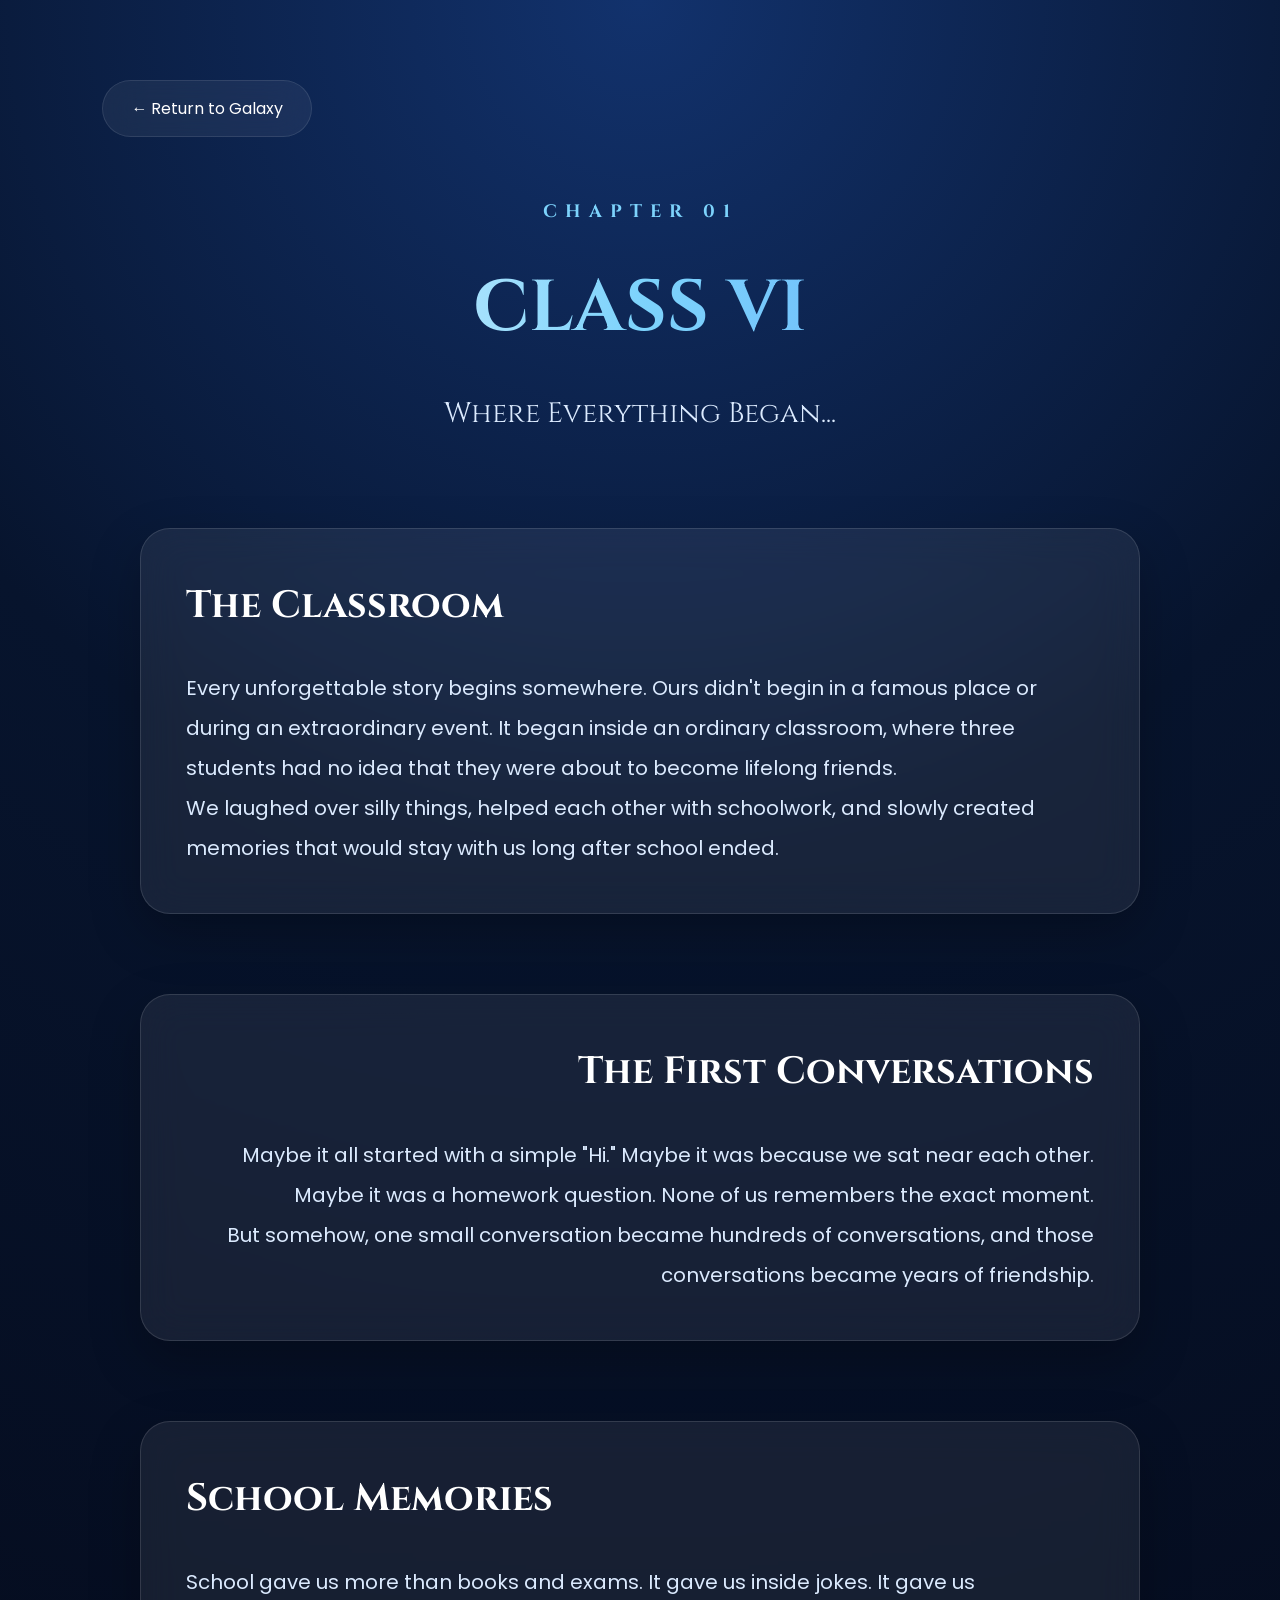
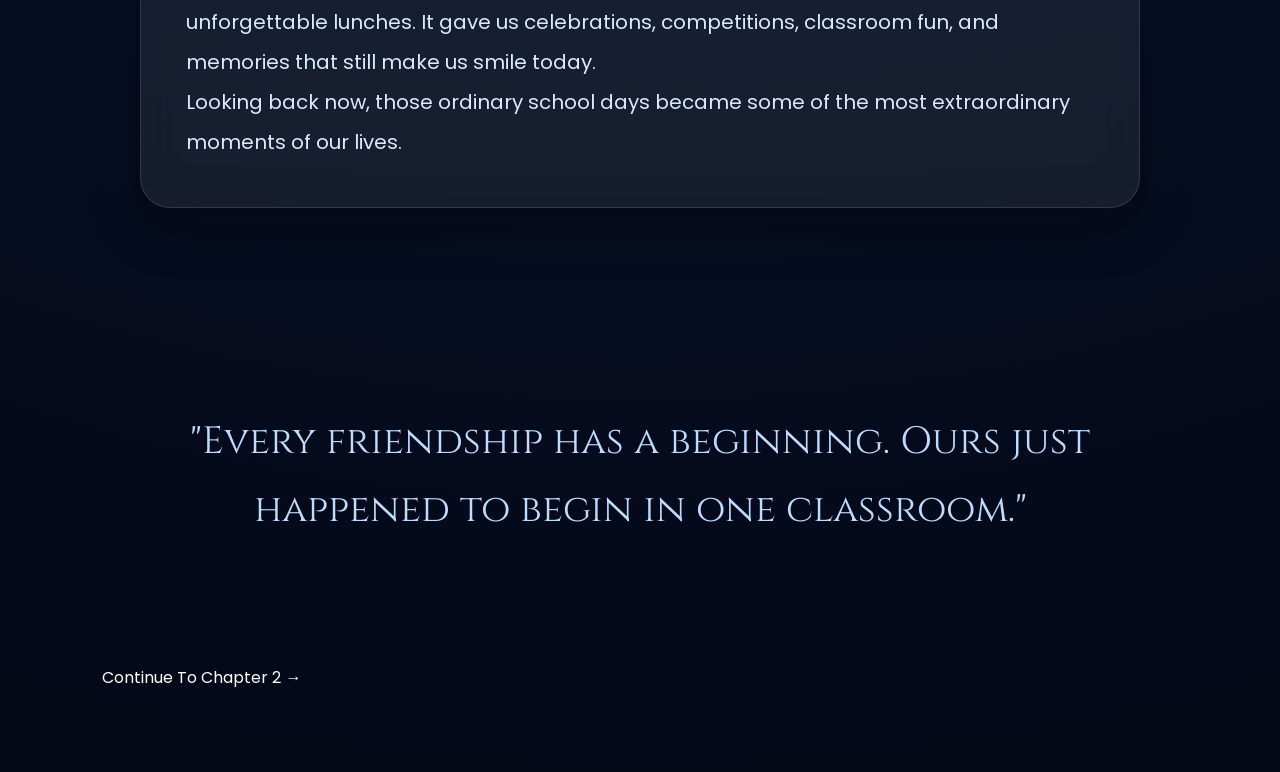
==== chapter1.html @ 02bfa2e8 "Add files via upload" ====
<!DOCTYPE html>
<html lang="en">

<head>

    <meta charset="UTF-8">

    <meta name="viewport" content="width=device-width, initial-scale=1.0">

    <meta name="description"
        content="Chapter 1 - Class VI. The beginning of the friendship between Nishita, Govind, and Harsh.">

    <title>Chapter 1 | Class VI | The Three Blue Stars</title>

    <link rel="stylesheet" href="../style.css">

    <link rel="preconnect" href="https://fonts.googleapis.com">

    <link rel="preconnect" href="https://fonts.gstatic.com" crossorigin>

    <link href="https://fonts.googleapis.com/css2?family=Cinzel:wght@400;700&family=Poppins:wght@300;400;500;600;700&display=swap"
        rel="stylesheet">

</head>

<body>

<main class="chapter-page">

    <nav class="back-home" aria-label="Back Navigation">

        <a href="../index.html">
            ← Return to Galaxy
        </a>

    </nav>

    <header class="chapterHero">

        <h3>CHAPTER 01</h3>

        <h1>CLASS VI</h1>

        <h2>Where Everything Began...</h2>

    </header>

    <section class="scene">

        <div class="glass">

            <h2>The Classroom</h2>

            <p>

                Every unforgettable story begins somewhere.

                Ours didn't begin in a famous place or during an extraordinary event.

                It began inside an ordinary classroom, where three students had no idea that
                they were about to become lifelong friends.

            </p>

            <p>

                We laughed over silly things, helped each other with schoolwork,
                and slowly created memories that would stay with us long after school ended.

            </p>

        </div>

    </section>

    <section class="scene reverse">

        <div class="glass">

            <h2>The First Conversations</h2>

            <p>

                Maybe it all started with a simple "Hi."

                Maybe it was because we sat near each other.

                Maybe it was a homework question.

                None of us remembers the exact moment.

            </p>

            <p>

                But somehow, one small conversation became hundreds of conversations,
                and those conversations became years of friendship.

            </p>

        </div>

    </section>

    <section class="scene">

        <div class="glass">

            <h2>School Memories</h2>

            <p>

                School gave us more than books and exams.

                It gave us inside jokes.

                It gave us unforgettable lunches.

                It gave us celebrations, competitions, classroom fun,
                and memories that still make us smile today.

            </p>

            <p>

                Looking back now, those ordinary school days
                became some of the most extraordinary moments of our lives.

            </p>

        </div>

    </section>

    <section class="quoteSection">

        <blockquote>

            "Every friendship has a beginning.
            Ours just happened to begin in one classroom."

        </blockquote>

    </section>

    <section class="continue">

        <a href="chapter2.html" class="continue-btn">

            Continue To Chapter 2 →

        </a>

    </section>

</main>

<script src="../script.js"></script>

</body>

</html>
---- style.css ----
/*==================================================
THE THREE BLUE STARS
Premium Anime Friendship Website
Author : Nishita
==================================================*/


/*==================================================
GOOGLE FONT
==================================================*/

@import url('https://fonts.googleapis.com/css2?family=Cinzel:wght@400;600;700&family=Poppins:wght@300;400;500;600;700&display=swap');


/*==================================================
CSS VARIABLES
==================================================*/

:root{

    --bg:#040817;
    --bg2:#07142d;
    --primary:#60a5fa;
    --secondary:#2563eb;
    --light:#ffffff;
    --text:#dbeafe;
    --glass:rgba(255,255,255,.08);
    --border:rgba(255,255,255,.12);
    --shadow:0 15px 40px rgba(0,0,0,.35);
    --radius:28px;
    --transition:.4s ease;

}


/*==================================================
RESET
==================================================*/

*{

    margin:0;
    padding:0;
    box-sizing:border-box;

}

html{

    scroll-behavior:smooth;

}

body{

    background:
    radial-gradient(circle at top,#12326d 0%,#07142d 35%,#040817 100%);

    color:var(--light);

    font-family:'Poppins',sans-serif;

    overflow-x:hidden;

    min-height:100vh;

    line-height:1.7;

    position:relative;

}


/*==================================================
SCROLLBAR
==================================================*/

::-webkit-scrollbar{

    width:10px;

}

::-webkit-scrollbar-track{

    background:#020611;

}

::-webkit-scrollbar-thumb{

    background:linear-gradient(

    var(--secondary),

    var(--primary)

    );

    border-radius:50px;

}


/*==================================================
SELECTION
==================================================*/

::selection{

    background:#2563eb;

    color:white;

}


/*==================================================
HEADINGS
==================================================*/

h1,h2,h3{

    font-family:'Cinzel',serif;

    font-weight:700;

}

p{

    color:var(--text);

}


/*==================================================
LINKS
==================================================*/

a{

    color:inherit;

    text-decoration:none;

}


/*==================================================
IMAGES
==================================================*/

img{

    max-width:100%;

    display:block;

}


/*==================================================
BUTTONS
==================================================*/

button{

    cursor:pointer;

    border:none;

    outline:none;

    transition:var(--transition);

    font-family:'Poppins',sans-serif;

}


/*==================================================
BACKGROUND STARS
==================================================*/

#stars,
#stars2,
#stars3{

    position:fixed;

    inset:0;

    overflow:hidden;

    pointer-events:none;

    z-index:-3;

}

.star{

    position:absolute;

    width:2px;

    height:2px;

    background:white;

    border-radius:50%;

    animation:twinkle linear infinite;

}

@keyframes twinkle{

    0%{

        opacity:.2;

        transform:scale(.8);

    }

    50%{

        opacity:1;

        transform:scale(1.4);

    }

    100%{

        opacity:.2;

        transform:scale(.8);

    }

}


/*==================================================
GRADIENT OVERLAY
==================================================*/

.gradient{

    position:fixed;

    inset:0;

    background:

    radial-gradient(circle at center,

    rgba(96,165,250,.12),

    transparent 70%);

    pointer-events:none;

    z-index:-2;

}


/*==================================================
LOADER
==================================================*/

#loader{

    position:fixed;

    inset:0;

    background:#020611;

    display:flex;

    justify-content:center;

    align-items:center;

    z-index:99999;

    transition:.8s;

}

.loader-content{

    text-align:center;

}

.loader-content h1{

    margin-top:25px;

    font-size:48px;

    color:white;

}

.loader-content p{

    margin-top:12px;

    color:#93c5fd;

    letter-spacing:2px;

}

.planet{

    width:120px;

    height:120px;

    border-radius:50%;

    margin:auto;

    background:

    radial-gradient(circle,

    #7dd3fc,

    #2563eb);

    box-shadow:

    0 0 80px rgba(96,165,250,.9);

    animation:planetSpin 8s linear infinite;

}

@keyframes planetSpin{

    from{

        transform:rotate(0deg);

    }

    to{

        transform:rotate(360deg);

    }

}


/*==================================================
COMMON CONTAINER
==================================================*/

main{

    position:relative;

    z-index:2;

    width:100%;

}

section{

    position:relative;

}
/*==================================================
HERO SECTION
==================================================*/

.hero{

    width:100%;
    min-height:100vh;

    display:flex;
    justify-content:center;
    align-items:center;

    text-align:center;

    padding:80px 20px;

    position:relative;

}

.hero-content{

    width:100%;
    max-width:950px;

    z-index:10;

}

.hero h3{

    font-size:18px;

    letter-spacing:8px;

    color:#7dd3fc;

    text-transform:uppercase;

    margin-bottom:25px;

    animation:fadeDown 1s ease;

}

.hero h1{

    font-size:90px;

    line-height:1.05;

    margin-bottom:30px;

    background:linear-gradient(
    90deg,
    #ffffff,
    #7dd3fc,
    #60a5fa,
    #2563eb);

    -webkit-background-clip:text;
    -webkit-text-fill-color:transparent;

    text-shadow:

    0 0 35px rgba(96,165,250,.45);

    animation:zoomIn 1.2s ease;

}

.hero h2{

    font-size:34px;

    font-weight:500;

    color:white;

    margin-bottom:35px;

    animation:fadeUp 1.5s ease;

}

.hero p{

    font-size:21px;

    line-height:2;

    color:#dbeafe;

    max-width:760px;

    margin:auto;

    animation:fadeUp 1.8s ease;

}


/*==================================================
START BUTTON
==================================================*/

#startJourney{

    margin-top:50px;

    padding:18px 58px;

    border-radius:60px;

    font-size:18px;

    font-weight:700;

    color:white;

    background:

    linear-gradient(
    135deg,
    #2563eb,
    #60a5fa);

    box-shadow:

    0 0 30px rgba(59,130,246,.45);

    transition:.45s;

}

#startJourney:hover{

    transform:

    translateY(-8px)
    scale(1.05);

    box-shadow:

    0 0 70px rgba(96,165,250,.9);

}

#startJourney:active{

    transform:scale(.95);

}


/*==================================================
MUSIC BUTTON
==================================================*/

#musicBtn{

    position:fixed;

    top:30px;

    right:30px;

    width:60px;

    height:60px;

    border-radius:50%;

    background:rgba(255,255,255,.08);

    backdrop-filter:blur(18px);

    border:1px solid rgba(255,255,255,.15);

    color:white;

    font-size:22px;

    display:flex;

    justify-content:center;

    align-items:center;

    z-index:1000;

    transition:.35s;

}

#musicBtn:hover{

    transform:

    rotate(20deg)
    scale(1.1);

    background:#2563eb;

    box-shadow:

    0 0 30px rgba(59,130,246,.8);

}


/*==================================================
SCROLL INDICATOR
==================================================*/

.scroll{

    position:absolute;

    bottom:35px;

    left:50%;

    transform:translateX(-50%);

}

.scroll span{

    width:34px;

    height:58px;

    border:2px solid white;

    display:block;

    border-radius:40px;

    position:relative;

}

.scroll span::before{

    content:"";

    position:absolute;

    left:50%;

    top:10px;

    transform:translateX(-50%);

    width:8px;

    height:8px;

    border-radius:50%;

    background:white;

    animation:mouseScroll 2s infinite;

}

@keyframes mouseScroll{

    0%{

        top:10px;
        opacity:1;

    }

    100%{

        top:35px;
        opacity:0;

    }

}


/*==================================================
CURSOR GLOW
==================================================*/

.cursor{

    position:fixed;

    width:22px;

    height:22px;

    border-radius:50%;

    pointer-events:none;

    background:

    radial-gradient(circle,

    rgba(96,165,250,.95),

    transparent);

    filter:blur(3px);

    z-index:9999;

    transform:translate(-50%,-50%);

}


/*==================================================
FLOATING LIGHT EFFECT
==================================================*/

.hero::before{

    content:"";

    position:absolute;

    width:700px;

    height:700px;

    border-radius:50%;

    background:

    radial-gradient(circle,

    rgba(37,99,235,.18),

    transparent 70%);

    animation:floatGlow 8s ease-in-out infinite;

}

@keyframes floatGlow{

    0%{

        transform:translateY(-30px);

    }

    50%{

        transform:translateY(30px);

    }

    100%{

        transform:translateY(-30px);

    }

}


/*==================================================
ANIMATIONS
==================================================*/

@keyframes fadeDown{

    from{

        opacity:0;

        transform:translateY(-40px);

    }

    to{

        opacity:1;

        transform:translateY(0);

    }

}

@keyframes fadeUp{

    from{

        opacity:0;

        transform:translateY(50px);

    }

    to{

        opacity:1;

        transform:translateY(0);

    }

}

@keyframes zoomIn{

    from{

        opacity:0;

        transform:scale(.8);

    }

    to{

        opacity:1;

        transform:scale(1);

    }

}
/*==================================================
CHAPTER PAGES
==================================================*/

.chapter-page{

    width:100%;
    min-height:100vh;

    padding:80px 8%;

    position:relative;

}

.back-home{

    margin-bottom:60px;

}

.back-home a{

    display:inline-flex;

    align-items:center;

    gap:12px;

    padding:14px 28px;

    border-radius:50px;

    background:rgba(255,255,255,.06);

    border:1px solid rgba(255,255,255,.1);

    backdrop-filter:blur(18px);

    transition:.4s;

}

.back-home a:hover{

    background:#2563eb;

    transform:translateY(-5px);

    box-shadow:0 10px 35px rgba(59,130,246,.4);

}


/*==================================================
CHAPTER HERO
==================================================*/

.chapterHero{

    text-align:center;

    margin-bottom:90px;

}

.chapterHero h3{

    color:#7dd3fc;

    letter-spacing:8px;

    margin-bottom:20px;

    font-size:18px;

}

.chapterHero h1{

    font-size:72px;

    margin-bottom:20px;

    background:linear-gradient(90deg,#fff,#7dd3fc,#60a5fa);

    -webkit-background-clip:text;

    -webkit-text-fill-color:transparent;

}

.chapterHero h2{

    color:#dbeafe;

    font-weight:400;

    font-size:28px;

}


/*==================================================
GLASS CARD
==================================================*/

.glass{

    width:100%;

    background:rgba(255,255,255,.07);

    backdrop-filter:blur(20px);

    border:1px solid rgba(255,255,255,.12);

    border-radius:30px;

    padding:45px;

    box-shadow:0 20px 50px rgba(0,0,0,.25);

    transition:.45s;

}

.glass:hover{

    transform:translateY(-10px);

    box-shadow:0 25px 60px rgba(59,130,246,.25);

}


/*==================================================
SCENE
==================================================*/

.scene{

    margin:80px auto;

    max-width:1000px;

}

.scene h2{

    font-size:38px;

    margin-bottom:30px;

    color:white;

}

.scene p{

    font-size:20px;

    line-height:2;

    color:#dbeafe;

}

.reverse{

    text-align:right;

}


/*==================================================
STORY CARD
==================================================*/

.storyCard{

    background:rgba(255,255,255,.05);

    border-left:4px solid #60a5fa;

    padding:30px;

    border-radius:20px;

    margin:30px 0;

    transition:.4s;

}

.storyCard:hover{

    transform:translateX(10px);

    background:rgba(96,165,250,.08);

}


/*==================================================
MISSION CARDS
==================================================*/

.missionContainer{

    display:grid;

    grid-template-columns:repeat(auto-fit,minmax(320px,1fr));

    gap:35px;

    margin-top:60px;

}

.missionCard{

    background:rgba(255,255,255,.06);

    border:1px solid rgba(255,255,255,.12);

    border-radius:28px;

    padding:35px;

    backdrop-filter:blur(18px);

    transition:.45s;

}

.missionCard:hover{

    transform:translateY(-12px);

    box-shadow:0 20px 55px rgba(59,130,246,.25);

}

.level{

    display:inline-block;

    background:#2563eb;

    padding:8px 20px;

    border-radius:30px;

    margin-bottom:25px;

    font-size:14px;

    letter-spacing:2px;

}

.missionCard h2{

    margin-bottom:20px;

    color:white;

}

.missionCard p{

    margin-bottom:30px;

    line-height:1.9;

}

.missionBtn{

    width:100%;

    padding:16px;

    border-radius:40px;

    background:linear-gradient(135deg,#2563eb,#60a5fa);

    color:white;

    font-weight:600;

}

.missionBtn:hover{

    transform:scale(1.03);

}


/*==================================================
QUOTE SECTION
==================================================*/

.quoteSection{

    padding:120px 20px;

    text-align:center;

}

.quoteSection blockquote{

    max-width:900px;

    margin:auto;

    font-size:38px;

    line-height:1.8;

    color:#bfdbfe;

    font-family:'Cinzel',serif;

}


/*==================================================
NAVIGATION BUTTONS
==================================================*/

.navigationButtons{

    display:flex;

    justify-content:space-between;

    align-items:center;

    margin-top:80px;

    gap:20px;

}

.navButton{

    padding:18px 40px;

    border-radius:50px;

    background:linear-gradient(135deg,#2563eb,#60a5fa);

    transition:.4s;

}

.navButton:hover{

    transform:translateY(-6px);

    box-shadow:0 15px 40px rgba(59,130,246,.45);

}
/*==================================================
CHARACTER SECTION
==================================================*/

.characterGrid{

    display:grid;
    grid-template-columns:repeat(auto-fit,minmax(320px,1fr));
    gap:35px;
    margin:80px auto;

}

.characterCard{

    background:rgba(255,255,255,.06);

    backdrop-filter:blur(18px);

    border:1px solid rgba(255,255,255,.12);

    border-radius:30px;

    padding:40px;

    text-align:center;

    transition:.45s;

    overflow:hidden;

    position:relative;

}

.characterCard::before{

    content:"";

    position:absolute;

    top:-120px;
    left:-120px;

    width:240px;
    height:240px;

    border-radius:50%;

    background:rgba(96,165,250,.08);

}

.characterCard:hover{

    transform:translateY(-12px);

    box-shadow:0 25px 60px rgba(59,130,246,.3);

}

.characterCard h2{

    font-size:34px;

    margin-bottom:12px;

}

.role{

    color:#7dd3fc;

    margin-bottom:25px;

    letter-spacing:2px;

}

.stats{

    text-align:left;

    margin-top:25px;

}

.stats p{

    margin:14px 0;

    color:#dbeafe;

}


/*==================================================
TEAM STATS
==================================================*/

.teamSection{

    margin:120px auto;

}

.teamStats{

    display:grid;

    grid-template-columns:repeat(auto-fit,minmax(220px,1fr));

    gap:25px;

    margin-top:40px;

}

.teamStats article{

    background:rgba(255,255,255,.05);

    border-radius:25px;

    padding:35px;

    text-align:center;

}

.teamStats h1{

    color:#7dd3fc;

    font-size:42px;

    margin-top:15px;

}


/*==================================================
TIMELINE
==================================================*/

.timeline{

    max-width:900px;

    margin:80px auto;

    position:relative;

}

.timeline::before{

    content:"";

    position:absolute;

    left:50%;

    top:0;

    width:4px;

    height:100%;

    background:#60a5fa;

    transform:translateX(-50%);

}

.timelineItem{

    width:100%;

    margin:70px 0;

    position:relative;

}

.year{

    width:90px;

    height:90px;

    border-radius:50%;

    background:#2563eb;

    display:flex;

    justify-content:center;

    align-items:center;

    font-weight:bold;

    margin:auto;

    box-shadow:0 0 25px rgba(96,165,250,.6);

}

.timelineItem .glass{

    margin-top:25px;

}


/*==================================================
PROMISE BOX
==================================================*/

.promiseBox{

    max-width:900px;

    margin:100px auto;

    text-align:center;

}

.promiseBox h2{

    margin-bottom:25px;

}

.promiseBox p{

    font-size:20px;

    line-height:2;

}


/*==================================================
PROMISE CARDS
==================================================*/

.promiseGrid{

    display:grid;

    grid-template-columns:repeat(auto-fit,minmax(220px,1fr));

    gap:25px;

    margin-top:40px;

}

.promiseCard{

    background:rgba(255,255,255,.06);

    border-radius:22px;

    padding:30px;

    transition:.35s;

}

.promiseCard:hover{

    transform:translateY(-8px);

    box-shadow:0 15px 40px rgba(96,165,250,.3);

}


/*==================================================
CERTIFICATE
==================================================*/

.certificate{

    display:flex;

    justify-content:center;

    margin:100px auto;

}

.certificateCard{

    width:100%;

    max-width:900px;

    background:

    linear-gradient(
    135deg,
    rgba(255,255,255,.08),
    rgba(96,165,250,.08));

    border:3px solid #60a5fa;

    border-radius:35px;

    padding:60px;

    text-align:center;

    box-shadow:

    0 0 40px rgba(96,165,250,.35);

}

.certificateCard h1{

    font-size:58px;

    margin:20px 0;

}

.certificateCard h2{

    color:#7dd3fc;

    margin:15px 0;

}

.certificateCard p{

    margin:25px auto;

    max-width:700px;

    line-height:2;

}

.friends{

    color:white;

    font-size:42px;

}

.downloadBtn{

    margin-top:35px;

    padding:18px 50px;

    border:none;

    border-radius:50px;

    background:

    linear-gradient(
    135deg,
    #2563eb,
    #60a5fa);

    color:white;

    font-size:18px;

    font-weight:600;

    cursor:pointer;

    transition:.4s;

}

.downloadBtn:hover{

    transform:translateY(-6px);

    box-shadow:0 0 35px rgba(96,165,250,.7);

}


/*==================================================
COUNTDOWN
==================================================*/

.countdownBox{

    max-width:900px;

    margin:100px auto;

    text-align:center;

}

#countdown{

    display:flex;

    justify-content:center;

    flex-wrap:wrap;

    gap:25px;

    margin:40px 0;

}

.timeBox{

    width:130px;

    background:rgba(255,255,255,.06);

    border-radius:25px;

    padding:25px;

}

.timeBox span{

    display:block;

    font-size:42px;

    font-weight:bold;

    color:#7dd3fc;

}

.timeBox small{

    color:#dbeafe;

    letter-spacing:2px;

}
/*==================================================
ENDING LETTER
==================================================*/

.endingLetter{

    max-width:900px;

    margin:100px auto;

}

.endingLetter h2{

    text-align:center;

    margin-bottom:35px;

    font-size:42px;

}

.endingLetter p{

    font-size:20px;

    line-height:2;

    margin:18px 0;

}

.signature{

    text-align:right;

    margin-top:35px;

    color:#7dd3fc;

    font-size:24px;

}


/*==================================================
CREDITS
==================================================*/

.credits{

    text-align:center;

    padding:120px 20px 80px;

}

.credits h3{

    color:#7dd3fc;

    letter-spacing:4px;

    margin-bottom:15px;

}

.credits h1{

    font-size:55px;

    margin-bottom:20px;

}

.credits p{

    color:#dbeafe;

}


/*==================================================
ENDING SCREEN
==================================================*/

.endingScreen{

    min-height:100vh;

    display:flex;

    flex-direction:column;

    justify-content:center;

    align-items:center;

    text-align:center;

    padding:60px 20px;

}

.endingScreen h1{

    font-size:70px;

    line-height:1.4;

    background:linear-gradient(
    90deg,
    #ffffff,
    #7dd3fc,
    #60a5fa);

    -webkit-background-clip:text;
    -webkit-text-fill-color:transparent;

}

.endingScreen h2{

    margin:35px 0;

    font-size:42px;

}

.endingScreen p{

    max-width:750px;

    font-size:22px;

    line-height:2;

}


/*==================================================
FIREWORKS
==================================================*/

#fireworks{

    position:fixed;

    inset:0;

    width:100%;

    height:100%;

    pointer-events:none;

    z-index:999;

}


/*==================================================
UTILITY CLASSES
==================================================*/

.text-center{

    text-align:center;

}

.mt-50{

    margin-top:50px;

}

.mb-50{

    margin-bottom:50px;

}

.hidden{

    display:none;

}


/*==================================================
HOVER EFFECTS
==================================================*/

.glass,
.characterCard,
.missionCard,
.promiseCard,
.storyCard,
.certificateCard{

    transition:.45s;

}

.glass:hover,
.characterCard:hover,
.missionCard:hover,
.promiseCard:hover,
.storyCard:hover,
.certificateCard:hover{

    transform:translateY(-10px);

}


/*==================================================
FADE ANIMATION
==================================================*/

.fadeIn{

    animation:fadeIn 1s ease forwards;

}

@keyframes fadeIn{

    from{

        opacity:0;

        transform:translateY(40px);

    }

    to{

        opacity:1;

        transform:translateY(0);

    }

}


/*==================================================
FLOAT ANIMATION
==================================================*/

.float{

    animation:float 5s ease-in-out infinite;

}

@keyframes float{

    0%{

        transform:translateY(0);

    }

    50%{

        transform:translateY(-12px);

    }

    100%{

        transform:translateY(0);

    }

}


/*==================================================
GLOW ANIMATION
==================================================*/

.glow{

    animation:glow 2.5s infinite alternate;

}

@keyframes glow{

    from{

        box-shadow:0 0 20px rgba(96,165,250,.4);

    }

    to{

        box-shadow:0 0 50px rgba(96,165,250,.9);

    }

}


/*==================================================
RESPONSIVE
==================================================*/

@media(max-width:992px){

.hero h1{

font-size:68px;

}

.chapterHero h1{

font-size:56px;

}

.quoteSection blockquote{

font-size:30px;

}

.timeline::before{

left:25px;

}

.year{

margin-left:0;

}

.timelineItem{

padding-left:70px;

}

.navigationButtons{

flex-direction:column;

}

}

@media(max-width:768px){

.hero{

padding:100px 20px;

}

.hero h1{

font-size:52px;

}

.hero h2{

font-size:26px;

}

.hero p{

font-size:18px;

}

.chapterHero h1{

font-size:42px;

}

.chapterHero h2{

font-size:22px;

}

.glass{

padding:28px;

}

.scene p{

font-size:18px;

}

.quoteSection blockquote{

font-size:24px;

}

.teamStats{

grid-template-columns:1fr;

}

.characterGrid{

grid-template-columns:1fr;

}

.missionContainer{

grid-template-columns:1fr;

}

.promiseGrid{

grid-template-columns:1fr;

}

#countdown{

gap:15px;

}

.timeBox{

width:100px;

padding:18px;

}

.timeBox span{

font-size:30px;

}

.certificateCard{

padding:35px;

}

.certificateCard h1{

font-size:36px;

}

.friends{

font-size:30px;

}

}

@media(max-width:480px){

.hero h1{

font-size:40px;

}

.hero h2{

font-size:22px;

}

.hero p{

font-size:16px;

}

#startJourney{

padding:16px 34px;

font-size:16px;

}

.chapterHero h1{

font-size:34px;

}

.quoteSection blockquote{

font-size:20px;

line-height:1.7;

}

.endingScreen h1{

font-size:42px;

}

.endingScreen h2{

font-size:28px;

}

.endingScreen p{

font-size:17px;

}

#musicBtn{

width:50px;

height:50px;

font-size:18px;

top:20px;

right:20px;

}

}


/*==================================================
THE END
==================================================*/
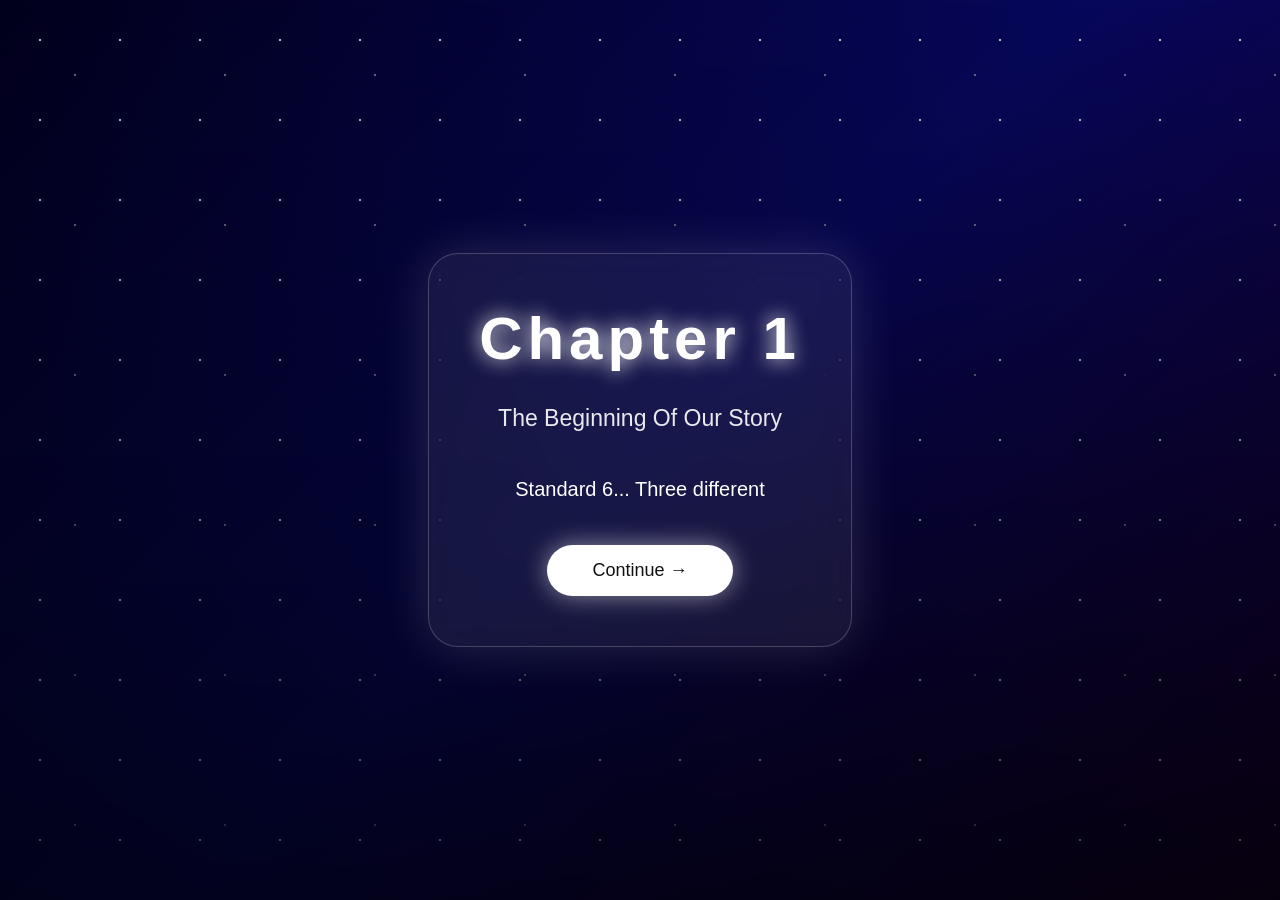
==== commit 3bd9b67d: "Add files via upload" ====
--- a/chapter1.html
+++ b/chapter1.html
@@ -3,159 +3,198 @@
 
 <head>
 
-    <meta charset="UTF-8">
-
-    <meta name="viewport" content="width=device-width, initial-scale=1.0">
-
-    <meta name="description"
-        content="Chapter 1 - Class VI. The beginning of the friendship between Nishita, Govind, and Harsh.">
-
-    <title>Chapter 1 | Class VI | The Three Blue Stars</title>
-
-    <link rel="stylesheet" href="../style.css">
-
-    <link rel="preconnect" href="https://fonts.googleapis.com">
-
-    <link rel="preconnect" href="https://fonts.gstatic.com" crossorigin>
-
-    <link href="https://fonts.googleapis.com/css2?family=Cinzel:wght@400;700&family=Poppins:wght@300;400;500;600;700&display=swap"
-        rel="stylesheet">
+<meta charset="UTF-8">
+<meta name="viewport" content="width=device-width, initial-scale=1.0">
+
+<title>Chapter 1 - The Beginning</title>
+
+<link rel="stylesheet" href="style.css">
 
 </head>
 
+
 <body>
-
-<main class="chapter-page">
-
-    <nav class="back-home" aria-label="Back Navigation">
-
-        <a href="../index.html">
-            ← Return to Galaxy
-        </a>
-
-    </nav>
-
-    <header class="chapterHero">
-
-        <h3>CHAPTER 01</h3>
-
-        <h1>CLASS VI</h1>
-
-        <h2>Where Everything Began...</h2>
-
-    </header>
-
-    <section class="scene">
-
-        <div class="glass">
-
-            <h2>The Classroom</h2>
-
-            <p>
-
-                Every unforgettable story begins somewhere.
-
-                Ours didn't begin in a famous place or during an extraordinary event.
-
-                It began inside an ordinary classroom, where three students had no idea that
-                they were about to become lifelong friends.
-
-            </p>
-
-            <p>
-
-                We laughed over silly things, helped each other with schoolwork,
-                and slowly created memories that would stay with us long after school ended.
-
-            </p>
-
-        </div>
-
-    </section>
-
-    <section class="scene reverse">
-
-        <div class="glass">
-
-            <h2>The First Conversations</h2>
-
-            <p>
-
-                Maybe it all started with a simple "Hi."
-
-                Maybe it was because we sat near each other.
-
-                Maybe it was a homework question.
-
-                None of us remembers the exact moment.
-
-            </p>
-
-            <p>
-
-                But somehow, one small conversation became hundreds of conversations,
-                and those conversations became years of friendship.
-
-            </p>
-
-        </div>
-
-    </section>
-
-    <section class="scene">
-
-        <div class="glass">
-
-            <h2>School Memories</h2>
-
-            <p>
-
-                School gave us more than books and exams.
-
-                It gave us inside jokes.
-
-                It gave us unforgettable lunches.
-
-                It gave us celebrations, competitions, classroom fun,
-                and memories that still make us smile today.
-
-            </p>
-
-            <p>
-
-                Looking back now, those ordinary school days
-                became some of the most extraordinary moments of our lives.
-
-            </p>
-
-        </div>
-
-    </section>
-
-    <section class="quoteSection">
-
-        <blockquote>
-
-            "Every friendship has a beginning.
-            Ours just happened to begin in one classroom."
-
-        </blockquote>
-
-    </section>
-
-    <section class="continue">
-
-        <a href="chapter2.html" class="continue-btn">
-
-            Continue To Chapter 2 →
-
-        </a>
-
-    </section>
-
-</main>
-
-<script src="../script.js"></script>
+    <iframe src="music.html" style="display:none;"></iframe>
+
+
+<div class="stars"></div>
+<div class="stars2"></div>
+<div class="overlay"></div>
+
+
+
+<!-- Music -->
+
+<audio id="music" loop>
+
+<source src="music.mp3" type="audio/mp3">
+
+</audio>
+
+
+
+<div class="container">
+
+
+<h1 class="title">
+
+Chapter 1
+
+</h1>
+
+
+
+<h2 class="subtitle">
+
+The Beginning Of Our Story
+
+</h2>
+
+
+
+
+<p class="story" id="text"></p>
+
+
+
+<br><br>
+
+
+
+<a href="chapter2.html">
+
+<button>
+
+Continue →
+
+</button>
+
+</a>
+
+
+
+</div>
+
+
+
+
+
+<script>
+
+
+// Story Text
+
+const story = `
+
+Standard 6...
+
+Three different people.
+
+Three different personalities.
+
+One classroom.
+
+We never knew that a simple meeting would become a friendship filled with laughter, memories, and countless unforgettable moments.
+
+From small conversations to endless memories...
+
+That was the beginning of our trio.
+
+`;
+
+
+
+
+// Typewriter
+
+
+let index = 0;
+
+const textBox = document.getElementById("text");
+
+
+
+function typing(){
+
+
+if(index < story.length){
+
+
+textBox.innerHTML += story.charAt(index);
+
+
+index++;
+
+
+setTimeout(typing,40);
+
+
+}
+
+
+}
+
+
+
+typing();
+
+
+
+
+
+// Continue Music
+
+
+let music = document.getElementById("music");
+
+
+let savedTime =
+localStorage.getItem("musicTime");
+
+
+
+if(savedTime){
+
+music.currentTime =
+savedTime;
+
+}
+
+
+
+
+music.volume = 0.4;
+
+
+
+music.play().catch(()=>{
+
+console.log("Music waiting for user");
+
+});
+
+
+
+
+setInterval(()=>{
+
+
+localStorage.setItem(
+
+"musicTime",
+
+music.currentTime
+
+);
+
+
+},1000);
+
+
+
+</script>
+
+
 
 </body>
 
--- a/style.css
+++ b/style.css
@@ -1,2196 +1,747 @@
-/*==================================================
-THE THREE BLUE STARS
-Premium Anime Friendship Website
-Author : Nishita
-==================================================*/
-
-
-/*==================================================
-GOOGLE FONT
-==================================================*/
-
-@import url('https://fonts.googleapis.com/css2?family=Cinzel:wght@400;600;700&family=Poppins:wght@300;400;500;600;700&display=swap');
-
-
-/*==================================================
-CSS VARIABLES
-==================================================*/
-
-:root{
-
-    --bg:#040817;
-    --bg2:#07142d;
-    --primary:#60a5fa;
-    --secondary:#2563eb;
-    --light:#ffffff;
-    --text:#dbeafe;
-    --glass:rgba(255,255,255,.08);
-    --border:rgba(255,255,255,.12);
-    --shadow:0 15px 40px rgba(0,0,0,.35);
-    --radius:28px;
-    --transition:.4s ease;
-
-}
-
-
-/*==================================================
-RESET
-==================================================*/
-
 *{
-
     margin:0;
     padding:0;
     box-sizing:border-box;
-
-}
-
-html{
-
-    scroll-behavior:smooth;
-
-}
+    font-family:'Poppins',sans-serif;
+}
+
 
 body{
 
+    min-height:100vh;
+    overflow-x:hidden;
+
     background:
-    radial-gradient(circle at top,#12326d 0%,#07142d 35%,#040817 100%);
-
-    color:var(--light);
-
-    font-family:'Poppins',sans-serif;
-
-    overflow-x:hidden;
-
-    min-height:100vh;
-
-    line-height:1.7;
-
-    position:relative;
-
-}
-
-
-/*==================================================
-SCROLLBAR
-==================================================*/
-
-::-webkit-scrollbar{
-
-    width:10px;
-
-}
-
-::-webkit-scrollbar-track{
-
-    background:#020611;
-
-}
-
-::-webkit-scrollbar-thumb{
-
-    background:linear-gradient(
-
-    var(--secondary),
-
-    var(--primary)
-
-    );
-
-    border-radius:50px;
-
-}
-
-
-/*==================================================
-SELECTION
-==================================================*/
-
-::selection{
-
-    background:#2563eb;
+    linear-gradient(135deg,#020024,#090979,#1b003b);
 
     color:white;
-
-}
-
-
-/*==================================================
-HEADINGS
-==================================================*/
-
-h1,h2,h3{
-
-    font-family:'Cinzel',serif;
-
-    font-weight:700;
-
-}
-
-p{
-
-    color:var(--text);
-
-}
-
-
-/*==================================================
-LINKS
-==================================================*/
-
-a{
-
-    color:inherit;
-
-    text-decoration:none;
-
-}
-
-
-/*==================================================
-IMAGES
-==================================================*/
-
-img{
-
-    max-width:100%;
-
-    display:block;
-
-}
-
-
-/*==================================================
-BUTTONS
-==================================================*/
-
-button{
-
-    cursor:pointer;
-
-    border:none;
-
-    outline:none;
-
-    transition:var(--transition);
-
-    font-family:'Poppins',sans-serif;
-
-}
-
-
-/*==================================================
-BACKGROUND STARS
-==================================================*/
-
-#stars,
-#stars2,
-#stars3{
-
-    position:fixed;
-
-    inset:0;
-
-    overflow:hidden;
-
-    pointer-events:none;
-
-    z-index:-3;
-
-}
-
-.star{
-
-    position:absolute;
-
-    width:2px;
-
-    height:2px;
-
-    background:white;
-
-    border-radius:50%;
-
-    animation:twinkle linear infinite;
-
-}
-
-@keyframes twinkle{
-
-    0%{
-
-        opacity:.2;
-
-        transform:scale(.8);
-
-    }
-
-    50%{
-
-        opacity:1;
-
-        transform:scale(1.4);
-
-    }
-
-    100%{
-
-        opacity:.2;
-
-        transform:scale(.8);
-
-    }
-
-}
-
-
-/*==================================================
-GRADIENT OVERLAY
-==================================================*/
-
-.gradient{
-
-    position:fixed;
-
-    inset:0;
-
-    background:
-
-    radial-gradient(circle at center,
-
-    rgba(96,165,250,.12),
-
-    transparent 70%);
-
-    pointer-events:none;
-
-    z-index:-2;
-
-}
-
-
-/*==================================================
-LOADER
-==================================================*/
-
-#loader{
-
-    position:fixed;
-
-    inset:0;
-
-    background:#020611;
-
-    display:flex;
-
-    justify-content:center;
-
-    align-items:center;
-
-    z-index:99999;
-
-    transition:.8s;
-
-}
-
-.loader-content{
-
-    text-align:center;
-
-}
-
-.loader-content h1{
-
-    margin-top:25px;
-
-    font-size:48px;
-
-    color:white;
-
-}
-
-.loader-content p{
-
-    margin-top:12px;
-
-    color:#93c5fd;
-
-    letter-spacing:2px;
-
-}
-
-.planet{
-
-    width:120px;
-
-    height:120px;
-
-    border-radius:50%;
-
-    margin:auto;
-
-    background:
-
-    radial-gradient(circle,
-
-    #7dd3fc,
-
-    #2563eb);
-
-    box-shadow:
-
-    0 0 80px rgba(96,165,250,.9);
-
-    animation:planetSpin 8s linear infinite;
-
-}
-
-@keyframes planetSpin{
-
-    from{
-
-        transform:rotate(0deg);
-
-    }
-
-    to{
-
-        transform:rotate(360deg);
-
-    }
-
-}
-
-
-/*==================================================
-COMMON CONTAINER
-==================================================*/
-
-main{
-
-    position:relative;
-
-    z-index:2;
-
-    width:100%;
-
-}
-
-section{
-
-    position:relative;
-
-}
-/*==================================================
-HERO SECTION
-==================================================*/
-
-.hero{
-
-    width:100%;
-    min-height:100vh;
 
     display:flex;
     justify-content:center;
     align-items:center;
 
-    text-align:center;
-
-    padding:80px 20px;
-
-    position:relative;
-
-}
-
-.hero-content{
-
+    transition:1.5s;
+
+}
+
+
+
+/* Galaxy Background */
+
+
+.stars,
+.stars2{
+
+    position:fixed;
     width:100%;
-    max-width:950px;
-
-    z-index:10;
-
-}
-
-.hero h3{
-
-    font-size:18px;
-
-    letter-spacing:8px;
-
-    color:#7dd3fc;
-
-    text-transform:uppercase;
-
-    margin-bottom:25px;
-
-    animation:fadeDown 1s ease;
-
-}
-
-.hero h1{
-
-    font-size:90px;
-
-    line-height:1.05;
-
-    margin-bottom:30px;
-
-    background:linear-gradient(
-    90deg,
-    #ffffff,
-    #7dd3fc,
-    #60a5fa,
-    #2563eb);
-
-    -webkit-background-clip:text;
-    -webkit-text-fill-color:transparent;
-
-    text-shadow:
-
-    0 0 35px rgba(96,165,250,.45);
-
-    animation:zoomIn 1.2s ease;
-
-}
-
-.hero h2{
-
-    font-size:34px;
-
-    font-weight:500;
-
-    color:white;
-
-    margin-bottom:35px;
-
-    animation:fadeUp 1.5s ease;
-
-}
-
-.hero p{
-
-    font-size:21px;
-
-    line-height:2;
-
-    color:#dbeafe;
-
-    max-width:760px;
-
-    margin:auto;
-
-    animation:fadeUp 1.8s ease;
-
-}
-
-
-/*==================================================
-START BUTTON
-==================================================*/
-
-#startJourney{
-
-    margin-top:50px;
-
-    padding:18px 58px;
-
-    border-radius:60px;
-
-    font-size:18px;
-
-    font-weight:700;
-
-    color:white;
-
-    background:
-
-    linear-gradient(
-    135deg,
-    #2563eb,
-    #60a5fa);
-
-    box-shadow:
-
-    0 0 30px rgba(59,130,246,.45);
-
-    transition:.45s;
-
-}
-
-#startJourney:hover{
-
-    transform:
-
-    translateY(-8px)
-    scale(1.05);
-
-    box-shadow:
-
-    0 0 70px rgba(96,165,250,.9);
-
-}
-
-#startJourney:active{
-
-    transform:scale(.95);
-
-}
-
-
-/*==================================================
-MUSIC BUTTON
-==================================================*/
-
-#musicBtn{
-
-    position:fixed;
-
-    top:30px;
-
-    right:30px;
-
-    width:60px;
-
-    height:60px;
-
-    border-radius:50%;
-
-    background:rgba(255,255,255,.08);
-
-    backdrop-filter:blur(18px);
-
-    border:1px solid rgba(255,255,255,.15);
-
-    color:white;
-
-    font-size:22px;
-
-    display:flex;
-
-    justify-content:center;
-
-    align-items:center;
-
-    z-index:1000;
-
-    transition:.35s;
-
-}
-
-#musicBtn:hover{
-
-    transform:
-
-    rotate(20deg)
-    scale(1.1);
-
-    background:#2563eb;
-
-    box-shadow:
-
-    0 0 30px rgba(59,130,246,.8);
-
-}
-
-
-/*==================================================
-SCROLL INDICATOR
-==================================================*/
-
-.scroll{
-
-    position:absolute;
-
-    bottom:35px;
-
-    left:50%;
-
-    transform:translateX(-50%);
-
-}
-
-.scroll span{
-
-    width:34px;
-
-    height:58px;
-
-    border:2px solid white;
-
-    display:block;
-
-    border-radius:40px;
-
-    position:relative;
-
-}
-
-.scroll span::before{
-
-    content:"";
-
-    position:absolute;
-
-    left:50%;
-
-    top:10px;
-
-    transform:translateX(-50%);
-
-    width:8px;
-
-    height:8px;
-
-    border-radius:50%;
-
-    background:white;
-
-    animation:mouseScroll 2s infinite;
-
-}
-
-@keyframes mouseScroll{
-
-    0%{
-
-        top:10px;
-        opacity:1;
-
-    }
-
-    100%{
-
-        top:35px;
-        opacity:0;
-
-    }
-
-}
-
-
-/*==================================================
-CURSOR GLOW
-==================================================*/
-
-.cursor{
-
-    position:fixed;
-
-    width:22px;
-
-    height:22px;
-
-    border-radius:50%;
-
-    pointer-events:none;
-
-    background:
-
-    radial-gradient(circle,
-
-    rgba(96,165,250,.95),
-
-    transparent);
-
-    filter:blur(3px);
-
-    z-index:9999;
-
-    transform:translate(-50%,-50%);
-
-}
-
-
-/*==================================================
-FLOATING LIGHT EFFECT
-==================================================*/
-
-.hero::before{
-
-    content:"";
-
-    position:absolute;
-
-    width:700px;
-
-    height:700px;
-
-    border-radius:50%;
-
-    background:
-
-    radial-gradient(circle,
-
-    rgba(37,99,235,.18),
-
-    transparent 70%);
-
-    animation:floatGlow 8s ease-in-out infinite;
-
-}
-
-@keyframes floatGlow{
-
-    0%{
-
-        transform:translateY(-30px);
-
-    }
-
-    50%{
-
-        transform:translateY(30px);
-
-    }
-
-    100%{
-
-        transform:translateY(-30px);
-
-    }
-
-}
-
-
-/*==================================================
-ANIMATIONS
-==================================================*/
-
-@keyframes fadeDown{
-
-    from{
-
-        opacity:0;
-
-        transform:translateY(-40px);
-
-    }
-
-    to{
-
-        opacity:1;
-
-        transform:translateY(0);
-
-    }
-
-}
-
-@keyframes fadeUp{
-
-    from{
-
-        opacity:0;
-
-        transform:translateY(50px);
-
-    }
-
-    to{
-
-        opacity:1;
-
-        transform:translateY(0);
-
-    }
-
-}
-
-@keyframes zoomIn{
-
-    from{
-
-        opacity:0;
-
-        transform:scale(.8);
-
-    }
-
-    to{
-
-        opacity:1;
-
-        transform:scale(1);
-
-    }
-
-}
-/*==================================================
-CHAPTER PAGES
-==================================================*/
-
-.chapter-page{
-
-    width:100%;
-    min-height:100vh;
-
-    padding:80px 8%;
-
-    position:relative;
-
-}
-
-.back-home{
-
-    margin-bottom:60px;
-
-}
-
-.back-home a{
-
-    display:inline-flex;
-
-    align-items:center;
-
-    gap:12px;
-
-    padding:14px 28px;
-
-    border-radius:50px;
-
-    background:rgba(255,255,255,.06);
-
-    border:1px solid rgba(255,255,255,.1);
-
-    backdrop-filter:blur(18px);
-
-    transition:.4s;
-
-}
-
-.back-home a:hover{
-
-    background:#2563eb;
-
-    transform:translateY(-5px);
-
-    box-shadow:0 10px 35px rgba(59,130,246,.4);
-
-}
-
-
-/*==================================================
-CHAPTER HERO
-==================================================*/
-
-.chapterHero{
-
-    text-align:center;
-
-    margin-bottom:90px;
-
-}
-
-.chapterHero h3{
-
-    color:#7dd3fc;
-
-    letter-spacing:8px;
-
-    margin-bottom:20px;
-
-    font-size:18px;
-
-}
-
-.chapterHero h1{
-
-    font-size:72px;
-
-    margin-bottom:20px;
-
-    background:linear-gradient(90deg,#fff,#7dd3fc,#60a5fa);
-
-    -webkit-background-clip:text;
-
-    -webkit-text-fill-color:transparent;
-
-}
-
-.chapterHero h2{
-
-    color:#dbeafe;
-
-    font-weight:400;
-
-    font-size:28px;
-
-}
-
-
-/*==================================================
-GLASS CARD
-==================================================*/
-
-.glass{
-
-    width:100%;
-
-    background:rgba(255,255,255,.07);
-
-    backdrop-filter:blur(20px);
-
-    border:1px solid rgba(255,255,255,.12);
-
-    border-radius:30px;
-
-    padding:45px;
-
-    box-shadow:0 20px 50px rgba(0,0,0,.25);
-
-    transition:.45s;
-
-}
-
-.glass:hover{
-
-    transform:translateY(-10px);
-
-    box-shadow:0 25px 60px rgba(59,130,246,.25);
-
-}
-
-
-/*==================================================
-SCENE
-==================================================*/
-
-.scene{
-
-    margin:80px auto;
-
-    max-width:1000px;
-
-}
-
-.scene h2{
-
-    font-size:38px;
-
-    margin-bottom:30px;
-
-    color:white;
-
-}
-
-.scene p{
-
-    font-size:20px;
-
-    line-height:2;
-
-    color:#dbeafe;
-
-}
-
-.reverse{
-
-    text-align:right;
-
-}
-
-
-/*==================================================
-STORY CARD
-==================================================*/
-
-.storyCard{
-
-    background:rgba(255,255,255,.05);
-
-    border-left:4px solid #60a5fa;
-
-    padding:30px;
-
-    border-radius:20px;
-
-    margin:30px 0;
-
-    transition:.4s;
-
-}
-
-.storyCard:hover{
-
-    transform:translateX(10px);
-
-    background:rgba(96,165,250,.08);
-
-}
-
-
-/*==================================================
-MISSION CARDS
-==================================================*/
-
-.missionContainer{
-
-    display:grid;
-
-    grid-template-columns:repeat(auto-fit,minmax(320px,1fr));
-
-    gap:35px;
-
-    margin-top:60px;
-
-}
-
-.missionCard{
-
-    background:rgba(255,255,255,.06);
-
-    border:1px solid rgba(255,255,255,.12);
-
-    border-radius:28px;
-
-    padding:35px;
-
-    backdrop-filter:blur(18px);
-
-    transition:.45s;
-
-}
-
-.missionCard:hover{
-
-    transform:translateY(-12px);
-
-    box-shadow:0 20px 55px rgba(59,130,246,.25);
-
-}
-
-.level{
-
-    display:inline-block;
-
-    background:#2563eb;
-
-    padding:8px 20px;
-
-    border-radius:30px;
-
-    margin-bottom:25px;
-
-    font-size:14px;
-
-    letter-spacing:2px;
-
-}
-
-.missionCard h2{
-
-    margin-bottom:20px;
-
-    color:white;
-
-}
-
-.missionCard p{
-
-    margin-bottom:30px;
-
-    line-height:1.9;
-
-}
-
-.missionBtn{
-
-    width:100%;
-
-    padding:16px;
-
-    border-radius:40px;
-
-    background:linear-gradient(135deg,#2563eb,#60a5fa);
-
-    color:white;
-
-    font-weight:600;
-
-}
-
-.missionBtn:hover{
-
-    transform:scale(1.03);
-
-}
-
-
-/*==================================================
-QUOTE SECTION
-==================================================*/
-
-.quoteSection{
-
-    padding:120px 20px;
-
-    text-align:center;
-
-}
-
-.quoteSection blockquote{
-
-    max-width:900px;
-
-    margin:auto;
-
-    font-size:38px;
-
-    line-height:1.8;
-
-    color:#bfdbfe;
-
-    font-family:'Cinzel',serif;
-
-}
-
-
-/*==================================================
-NAVIGATION BUTTONS
-==================================================*/
-
-.navigationButtons{
-
-    display:flex;
-
-    justify-content:space-between;
-
-    align-items:center;
-
-    margin-top:80px;
-
-    gap:20px;
-
-}
-
-.navButton{
-
-    padding:18px 40px;
-
-    border-radius:50px;
-
-    background:linear-gradient(135deg,#2563eb,#60a5fa);
-
-    transition:.4s;
-
-}
-
-.navButton:hover{
-
-    transform:translateY(-6px);
-
-    box-shadow:0 15px 40px rgba(59,130,246,.45);
-
-}
-/*==================================================
-CHARACTER SECTION
-==================================================*/
-
-.characterGrid{
-
-    display:grid;
-    grid-template-columns:repeat(auto-fit,minmax(320px,1fr));
-    gap:35px;
-    margin:80px auto;
-
-}
-
-.characterCard{
-
-    background:rgba(255,255,255,.06);
-
-    backdrop-filter:blur(18px);
-
-    border:1px solid rgba(255,255,255,.12);
-
-    border-radius:30px;
-
-    padding:40px;
-
-    text-align:center;
-
-    transition:.45s;
-
-    overflow:hidden;
-
-    position:relative;
-
-}
-
-.characterCard::before{
-
-    content:"";
-
-    position:absolute;
-
-    top:-120px;
-    left:-120px;
-
-    width:240px;
-    height:240px;
-
-    border-radius:50%;
-
-    background:rgba(96,165,250,.08);
-
-}
-
-.characterCard:hover{
-
-    transform:translateY(-12px);
-
-    box-shadow:0 25px 60px rgba(59,130,246,.3);
-
-}
-
-.characterCard h2{
-
-    font-size:34px;
-
-    margin-bottom:12px;
-
-}
-
-.role{
-
-    color:#7dd3fc;
-
-    margin-bottom:25px;
-
-    letter-spacing:2px;
-
-}
-
-.stats{
-
-    text-align:left;
-
-    margin-top:25px;
-
-}
-
-.stats p{
-
-    margin:14px 0;
-
-    color:#dbeafe;
-
-}
-
-
-/*==================================================
-TEAM STATS
-==================================================*/
-
-.teamSection{
-
-    margin:120px auto;
-
-}
-
-.teamStats{
-
-    display:grid;
-
-    grid-template-columns:repeat(auto-fit,minmax(220px,1fr));
-
-    gap:25px;
-
-    margin-top:40px;
-
-}
-
-.teamStats article{
-
-    background:rgba(255,255,255,.05);
-
-    border-radius:25px;
-
-    padding:35px;
-
-    text-align:center;
-
-}
-
-.teamStats h1{
-
-    color:#7dd3fc;
-
-    font-size:42px;
-
-    margin-top:15px;
-
-}
-
-
-/*==================================================
-TIMELINE
-==================================================*/
-
-.timeline{
-
-    max-width:900px;
-
-    margin:80px auto;
-
-    position:relative;
-
-}
-
-.timeline::before{
-
-    content:"";
-
-    position:absolute;
-
-    left:50%;
-
-    top:0;
-
-    width:4px;
-
     height:100%;
-
-    background:#60a5fa;
-
-    transform:translateX(-50%);
-
-}
-
-.timelineItem{
-
-    width:100%;
-
-    margin:70px 0;
-
-    position:relative;
-
-}
-
-.year{
-
-    width:90px;
-
-    height:90px;
-
-    border-radius:50%;
-
-    background:#2563eb;
-
-    display:flex;
-
-    justify-content:center;
-
-    align-items:center;
-
-    font-weight:bold;
-
-    margin:auto;
-
-    box-shadow:0 0 25px rgba(96,165,250,.6);
-
-}
-
-.timelineItem .glass{
-
-    margin-top:25px;
-
-}
-
-
-/*==================================================
-PROMISE BOX
-==================================================*/
-
-.promiseBox{
-
-    max-width:900px;
-
-    margin:100px auto;
-
-    text-align:center;
-
-}
-
-.promiseBox h2{
-
-    margin-bottom:25px;
-
-}
-
-.promiseBox p{
-
-    font-size:20px;
-
-    line-height:2;
-
-}
-
-
-/*==================================================
-PROMISE CARDS
-==================================================*/
-
-.promiseGrid{
-
-    display:grid;
-
-    grid-template-columns:repeat(auto-fit,minmax(220px,1fr));
-
-    gap:25px;
-
-    margin-top:40px;
-
-}
-
-.promiseCard{
-
-    background:rgba(255,255,255,.06);
-
-    border-radius:22px;
-
-    padding:30px;
-
-    transition:.35s;
-
-}
-
-.promiseCard:hover{
-
-    transform:translateY(-8px);
-
-    box-shadow:0 15px 40px rgba(96,165,250,.3);
-
-}
-
-
-/*==================================================
-CERTIFICATE
-==================================================*/
-
-.certificate{
-
-    display:flex;
-
-    justify-content:center;
-
-    margin:100px auto;
-
-}
-
-.certificateCard{
-
-    width:100%;
-
-    max-width:900px;
-
-    background:
-
-    linear-gradient(
-    135deg,
-    rgba(255,255,255,.08),
-    rgba(96,165,250,.08));
-
-    border:3px solid #60a5fa;
-
-    border-radius:35px;
-
-    padding:60px;
-
-    text-align:center;
-
-    box-shadow:
-
-    0 0 40px rgba(96,165,250,.35);
-
-}
-
-.certificateCard h1{
-
-    font-size:58px;
-
-    margin:20px 0;
-
-}
-
-.certificateCard h2{
-
-    color:#7dd3fc;
-
-    margin:15px 0;
-
-}
-
-.certificateCard p{
-
-    margin:25px auto;
-
-    max-width:700px;
-
-    line-height:2;
-
-}
-
-.friends{
-
-    color:white;
-
-    font-size:42px;
-
-}
-
-.downloadBtn{
-
-    margin-top:35px;
-
-    padding:18px 50px;
-
-    border:none;
-
-    border-radius:50px;
-
-    background:
-
-    linear-gradient(
-    135deg,
-    #2563eb,
-    #60a5fa);
-
-    color:white;
-
-    font-size:18px;
-
-    font-weight:600;
-
-    cursor:pointer;
-
-    transition:.4s;
-
-}
-
-.downloadBtn:hover{
-
-    transform:translateY(-6px);
-
-    box-shadow:0 0 35px rgba(96,165,250,.7);
-
-}
-
-
-/*==================================================
-COUNTDOWN
-==================================================*/
-
-.countdownBox{
-
-    max-width:900px;
-
-    margin:100px auto;
-
-    text-align:center;
-
-}
-
-#countdown{
-
-    display:flex;
-
-    justify-content:center;
-
-    flex-wrap:wrap;
-
-    gap:25px;
-
-    margin:40px 0;
-
-}
-
-.timeBox{
-
-    width:130px;
-
-    background:rgba(255,255,255,.06);
-
-    border-radius:25px;
-
-    padding:25px;
-
-}
-
-.timeBox span{
-
-    display:block;
-
-    font-size:42px;
-
-    font-weight:bold;
-
-    color:#7dd3fc;
-
-}
-
-.timeBox small{
-
-    color:#dbeafe;
-
-    letter-spacing:2px;
-
-}
-/*==================================================
-ENDING LETTER
-==================================================*/
-
-.endingLetter{
-
-    max-width:900px;
-
-    margin:100px auto;
-
-}
-
-.endingLetter h2{
-
-    text-align:center;
-
-    margin-bottom:35px;
-
-    font-size:42px;
-
-}
-
-.endingLetter p{
-
-    font-size:20px;
-
-    line-height:2;
-
-    margin:18px 0;
-
-}
-
-.signature{
-
-    text-align:right;
-
-    margin-top:35px;
-
-    color:#7dd3fc;
-
-    font-size:24px;
-
-}
-
-
-/*==================================================
-CREDITS
-==================================================*/
-
-.credits{
-
-    text-align:center;
-
-    padding:120px 20px 80px;
-
-}
-
-.credits h3{
-
-    color:#7dd3fc;
-
-    letter-spacing:4px;
-
-    margin-bottom:15px;
-
-}
-
-.credits h1{
-
-    font-size:55px;
-
-    margin-bottom:20px;
-
-}
-
-.credits p{
-
-    color:#dbeafe;
-
-}
-
-
-/*==================================================
-ENDING SCREEN
-==================================================*/
-
-.endingScreen{
-
-    min-height:100vh;
-
-    display:flex;
-
-    flex-direction:column;
-
-    justify-content:center;
-
-    align-items:center;
-
-    text-align:center;
-
-    padding:60px 20px;
-
-}
-
-.endingScreen h1{
-
-    font-size:70px;
-
-    line-height:1.4;
-
-    background:linear-gradient(
-    90deg,
-    #ffffff,
-    #7dd3fc,
-    #60a5fa);
-
-    -webkit-background-clip:text;
-    -webkit-text-fill-color:transparent;
-
-}
-
-.endingScreen h2{
-
-    margin:35px 0;
-
-    font-size:42px;
-
-}
-
-.endingScreen p{
-
-    max-width:750px;
-
-    font-size:22px;
-
-    line-height:2;
-
-}
-
-
-/*==================================================
-FIREWORKS
-==================================================*/
-
-#fireworks{
-
-    position:fixed;
-
-    inset:0;
-
-    width:100%;
-
-    height:100%;
-
-    pointer-events:none;
-
-    z-index:999;
-
-}
-
-
-/*==================================================
-UTILITY CLASSES
-==================================================*/
-
-.text-center{
-
-    text-align:center;
-
-}
-
-.mt-50{
-
-    margin-top:50px;
-
-}
-
-.mb-50{
-
-    margin-bottom:50px;
-
-}
+    background-repeat:repeat;
+    z-index:-3;
+
+}
+
+
+
+.stars{
+
+background-image:
+radial-gradient(white 1px,transparent 1px);
+
+background-size:80px 80px;
+
+animation:
+moveStars 50s linear infinite;
+
+}
+
+
+
+.stars2{
+
+background-image:
+radial-gradient(#ffffff88 1px,transparent 1px);
+
+background-size:150px 150px;
+
+animation:
+moveStars 90s linear infinite;
+
+}
+
+
+
+@keyframes moveStars{
+
+from{
+
+transform:translateY(0);
+
+}
+
+to{
+
+transform:translateY(-500px);
+
+}
+
+}
+
+
+
+
+.overlay{
+
+position:fixed;
+
+height:100%;
+width:100%;
+
+background:
+linear-gradient(
+rgba(0,0,0,.25),
+rgba(0,0,0,.75)
+);
+
+z-index:-2;
+
+}
+
+
+
+
+
+/* Loading */
+
+
+#loading{
+
+position:absolute;
+
+text-align:center;
+
+animation:fadeIn 2s;
+
+}
+
+
+
+#loading h2{
+
+font-size:35px;
+
+letter-spacing:3px;
+
+}
+
+
+
+.loader{
+
+width:300px;
+
+height:7px;
+
+background:#ffffff30;
+
+border-radius:20px;
+
+margin:30px auto;
+
+overflow:hidden;
+
+}
+
+
+
+.line{
+
+height:100%;
+
+background:white;
+
+box-shadow:
+0 0 20px white;
+
+animation:
+load 4s forwards;
+
+}
+
+
+
+@keyframes load{
+
+from{
+
+width:0%;
+
+}
+
+to{
+
+width:100%;
+
+}
+
+}
+
+
+
+
+
+#percent{
+
+font-size:20px;
+
+}
+
+
+
+
 
 .hidden{
 
-    display:none;
-
-}
-
-
-/*==================================================
-HOVER EFFECTS
-==================================================*/
-
-.glass,
-.characterCard,
-.missionCard,
-.promiseCard,
-.storyCard,
-.certificateCard{
-
-    transition:.45s;
-
-}
-
-.glass:hover,
-.characterCard:hover,
-.missionCard:hover,
-.promiseCard:hover,
-.storyCard:hover,
-.certificateCard:hover{
-
-    transform:translateY(-10px);
-
-}
-
-
-/*==================================================
-FADE ANIMATION
-==================================================*/
-
-.fadeIn{
-
-    animation:fadeIn 1s ease forwards;
-
-}
-
-@keyframes fadeIn{
-
-    from{
-
-        opacity:0;
-
-        transform:translateY(40px);
-
-    }
-
-    to{
-
-        opacity:1;
-
-        transform:translateY(0);
-
-    }
-
-}
-
-
-/*==================================================
-FLOAT ANIMATION
-==================================================*/
-
-.float{
-
-    animation:float 5s ease-in-out infinite;
-
-}
-
-@keyframes float{
-
-    0%{
-
-        transform:translateY(0);
-
-    }
-
-    50%{
-
-        transform:translateY(-12px);
-
-    }
-
-    100%{
-
-        transform:translateY(0);
-
-    }
-
-}
-
-
-/*==================================================
-GLOW ANIMATION
-==================================================*/
-
-.glow{
-
-    animation:glow 2.5s infinite alternate;
-
-}
-
-@keyframes glow{
-
-    from{
-
-        box-shadow:0 0 20px rgba(96,165,250,.4);
-
-    }
-
-    to{
-
-        box-shadow:0 0 50px rgba(96,165,250,.9);
-
-    }
-
-}
-
-
-/*==================================================
-RESPONSIVE
-==================================================*/
-
-@media(max-width:992px){
-
-.hero h1{
-
-font-size:68px;
-
-}
-
-.chapterHero h1{
-
-font-size:56px;
-
-}
-
-.quoteSection blockquote{
-
-font-size:30px;
-
-}
-
-.timeline::before{
-
-left:25px;
-
-}
-
-.year{
-
-margin-left:0;
-
-}
-
-.timelineItem{
-
-padding-left:70px;
-
-}
-
-.navigationButtons{
-
-flex-direction:column;
-
-}
-
-}
-
-@media(max-width:768px){
-
-.hero{
-
-padding:100px 20px;
-
-}
-
-.hero h1{
-
-font-size:52px;
-
-}
-
-.hero h2{
-
-font-size:26px;
-
-}
-
-.hero p{
+display:none;
+
+}
+
+
+
+
+
+/* Main Glass Card */
+
+
+#home,
+.container,
+.intro-card{
+
+
+max-width:900px;
+
+text-align:center;
+
+padding:50px;
+
+
+background:
+
+rgba(255,255,255,.08);
+
+
+backdrop-filter:
+blur(20px);
+
+
+border-radius:30px;
+
+
+border:
+
+1px solid rgba(255,255,255,.2);
+
+
+box-shadow:
+
+0 0 50px rgba(255,255,255,.15);
+
+
+animation:
+
+appear 2s ease;
+
+
+}
+
+
+
+@keyframes appear{
+
+
+from{
+
+opacity:0;
+
+transform:
+translateY(50px);
+
+}
+
+
+to{
+
+opacity:1;
+
+transform:
+translateY(0);
+
+}
+
+
+}
+
+
+
+
+
+.title{
+
+
+font-size:60px;
+
+font-weight:700;
+
+letter-spacing:5px;
+
+
+text-shadow:
+
+0 0 20px white;
+
+
+margin-bottom:25px;
+
+
+}
+
+
+
+.subtitle{
+
+font-size:23px;
+
+line-height:1.8;
+
+font-weight:300;
+
+opacity:.9;
+
+}
+
+
+
+.intro-text{
+
+margin:25px 0;
 
 font-size:18px;
 
-}
-
-.chapterHero h1{
-
-font-size:42px;
-
-}
-
-.chapterHero h2{
-
-font-size:22px;
-
-}
-
-.glass{
-
-padding:28px;
-
-}
-
-.scene p{
+line-height:1.8;
+
+}
+
+
+
+
+/* Chapter Story */
+
+
+.story{
+
+font-size:20px;
+
+line-height:2;
+
+margin-top:30px;
+
+}
+
+
+
+.story h2{
+
+color:#ffd369;
+
+}
+
+
+
+
+
+/* Buttons */
+
+
+button{
+
+
+padding:15px 45px;
+
+
+border:none;
+
+
+border-radius:50px;
+
 
 font-size:18px;
 
-}
-
-.quoteSection blockquote{
-
-font-size:24px;
-
-}
-
-.teamStats{
-
-grid-template-columns:1fr;
-
-}
-
-.characterGrid{
-
-grid-template-columns:1fr;
-
-}
-
-.missionContainer{
-
-grid-template-columns:1fr;
-
-}
-
-.promiseGrid{
-
-grid-template-columns:1fr;
-
-}
-
-#countdown{
-
-gap:15px;
-
-}
-
-.timeBox{
-
-width:100px;
-
-padding:18px;
-
-}
-
-.timeBox span{
-
-font-size:30px;
-
-}
-
-.certificateCard{
-
-padding:35px;
-
-}
-
-.certificateCard h1{
-
-font-size:36px;
-
-}
-
-.friends{
-
-font-size:30px;
-
-}
-
-}
-
-@media(max-width:480px){
-
-.hero h1{
-
-font-size:40px;
-
-}
-
-.hero h2{
-
-font-size:22px;
-
-}
-
-.hero p{
+
+cursor:pointer;
+
+
+background:white;
+
+
+color:#111;
+
+
+transition:.4s;
+
+
+box-shadow:
+
+0 0 25px rgba(255,255,255,.5);
+
+
+}
+
+
+
+button:hover{
+
+
+transform:scale(1.1);
+
+
+box-shadow:
+
+0 0 40px white;
+
+
+}
+
+
+
+
+/* Shooting Star */
+
+
+body::before{
+
+
+content:"";
+
+
+position:fixed;
+
+
+width:3px;
+
+
+height:100px;
+
+
+background:white;
+
+
+top:-100px;
+
+
+right:20%;
+
+
+animation:
+
+shoot 6s infinite;
+
+
+}
+
+
+
+@keyframes shoot{
+
+
+from{
+
+transform:
+translateY(0)
+rotate(45deg);
+
+}
+
+
+to{
+
+transform:
+translateY(900px)
+rotate(45deg);
+
+}
+
+
+}
+
+
+
+
+
+/* Sakura */
+
+
+.sakura{
+
+
+position:fixed;
+
+top:-30px;
+
+font-size:25px;
+
+animation:
+fall 10s linear infinite;
+
+
+}
+
+
+
+@keyframes fall{
+
+
+from{
+
+transform:
+translateY(-10vh)
+rotate(0deg);
+
+}
+
+
+to{
+
+transform:
+translateY(110vh)
+rotate(360deg);
+
+}
+
+
+}
+
+
+
+
+
+/* Vintage Letter */
+
+.envelope {
+  position: relative;
+  width: 340px;
+  height: 220px;
+  margin: 50px auto;
+  background: linear-gradient(180deg, #f5ecd9 0%, #f0e3ce 100%);
+  border: 1px solid #d6b992;
+  border-radius: 18px;
+  cursor: pointer;
+  box-shadow: 0 24px 50px rgba(0, 0, 0, 0.2);
+  overflow: visible;
+}
+
+.flap {
+  position: absolute;
+  top: 0;
+  left: 0;
+  width: 100%;
+  height: 140px;
+  background: linear-gradient(180deg, #d9b183 0%, #b17846 100%);
+  clip-path: polygon(0 0, 100% 0, 50% 100%);
+  transform-origin: top;
+  transform-style: preserve-3d;
+  backface-visibility: hidden;
+  transition: transform 0.8s ease;
+  z-index: 5;
+}
+
+.seal {
+  position: absolute;
+  left: 50%;
+  bottom: 36px;
+  transform: translateX(-50%);
+  width: 76px;
+  height: 76px;
+  background: radial-gradient(circle at 30% 30%, #ff6b4a, #9b1d1d);
+  border-radius: 50%;
+  box-shadow: inset 0 6px 12px rgba(0, 0, 0, 0.2), 0 10px 20px rgba(0, 0, 0, 0.18);
+  z-index: 4;
+}
+
+.seal::before {
+  content: '';
+  position: absolute;
+  left: 50%;
+  top: 50%;
+  width: 24px;
+  height: 24px;
+  background: rgba(255, 255, 255, 0.12);
+  border-radius: 50%;
+  transform: translate(-50%, -50%);
+}
+
+.letter {
+  position: absolute;
+  left: 50%;
+  top: 160px;
+  width: 280px;
+  min-height: 260px;
+  padding: 28px;
+  background: radial-gradient(circle at 20% 20%, #fff9eb 0%, #f4e0b8 35%, #e0c58a 100%);
+  color: #3f2f1d;
+  border: 1px solid rgba(156, 111, 61, 0.45);
+  border-radius: 18px;
+  box-shadow: 0 30px 60px rgba(0, 0, 0, 0.22);
+  opacity: 0;
+  transform: translate(-50%, 80px);
+  transition: transform 1s cubic-bezier(0.22, 1, 0.36, 1), opacity 0.9s ease;
+  z-index: 6;
+  overflow: hidden;
+  font-family: 'Segoe Script', 'Lucida Handwriting', cursive, Georgia, serif;
+  letter-spacing: 0.02em;
+}
+
+.letter::before,
+.letter::after {
+  content: '';
+  position: absolute;
+  left: 0;
+  width: 100%;
+  height: 22px;
+  background: linear-gradient(180deg, transparent 0%, rgba(0, 0, 0, 0.05) 30%, rgba(255, 255, 255, 0.55) 52%, transparent 100%);
+  pointer-events: none;
+}
+
+.letter::before {
+  top: 0;
+  border-top-left-radius: 14px;
+  border-top-right-radius: 14px;
+}
+
+.letter::after {
+  bottom: 0;
+  border-bottom-left-radius: 14px;
+  border-bottom-right-radius: 14px;
+}
+
+.letter h2 {
+  margin: 0 0 14px;
+  font-size: 22px;
+  letter-spacing: 0.1em;
+  font-weight: 600;
+}
+
+.letter p {
+  margin: 0;
+  line-height: 1.95;
+  font-size: 15px;
+  white-space: pre-wrap;
+}
+
+.envelope.open .flap {
+  transform: rotateX(-180deg);
+}
+
+.envelope.open .letter {
+  opacity: 1;
+  transform: translate(-50%, -330px);
+}
+
+
+
+
+
+/* Anime Ending Image */
+
+
+.anime-friends img{
+
+
+width:420px;
+
+max-width:90%;
+
+border-radius:20px;
+
+
+box-shadow:
+
+0 0 40px white;
+
+
+animation:
+
+appear 3s;
+
+
+}
+
+
+
+
+
+.music-btn{
+
+
+position:fixed;
+
+bottom:30px;
+
+right:30px;
+
+width:55px;
+
+height:55px;
+
+border-radius:50%;
+
+padding:0;
+
+}
+
+
+
+
+
+@media(max-width:700px){
+
+
+.title{
+
+font-size:35px;
+
+}
+
+
+.subtitle{
+
+font-size:17px;
+
+}
+
+
+.container,
+#home{
+
+margin:20px;
+
+padding:30px;
+
+}
+
+
+.story{
 
 font-size:16px;
 
 }
 
-#startJourney{
-
-padding:16px 34px;
-
-font-size:16px;
-
-}
-
-.chapterHero h1{
-
-font-size:34px;
-
-}
-
-.quoteSection blockquote{
-
-font-size:20px;
-
-line-height:1.7;
-
-}
-
-.endingScreen h1{
-
-font-size:42px;
-
-}
-
-.endingScreen h2{
-
-font-size:28px;
-
-}
-
-.endingScreen p{
-
-font-size:17px;
-
-}
-
-#musicBtn{
-
-width:50px;
-
-height:50px;
-
-font-size:18px;
-
-top:20px;
-
-right:20px;
-
-}
-
-}
-
-
-/*==================================================
-THE END
-==================================================*/+
+button{
+
+font-size:15px;
+
+padding:12px 30px;
+
+}
+
+
+}
